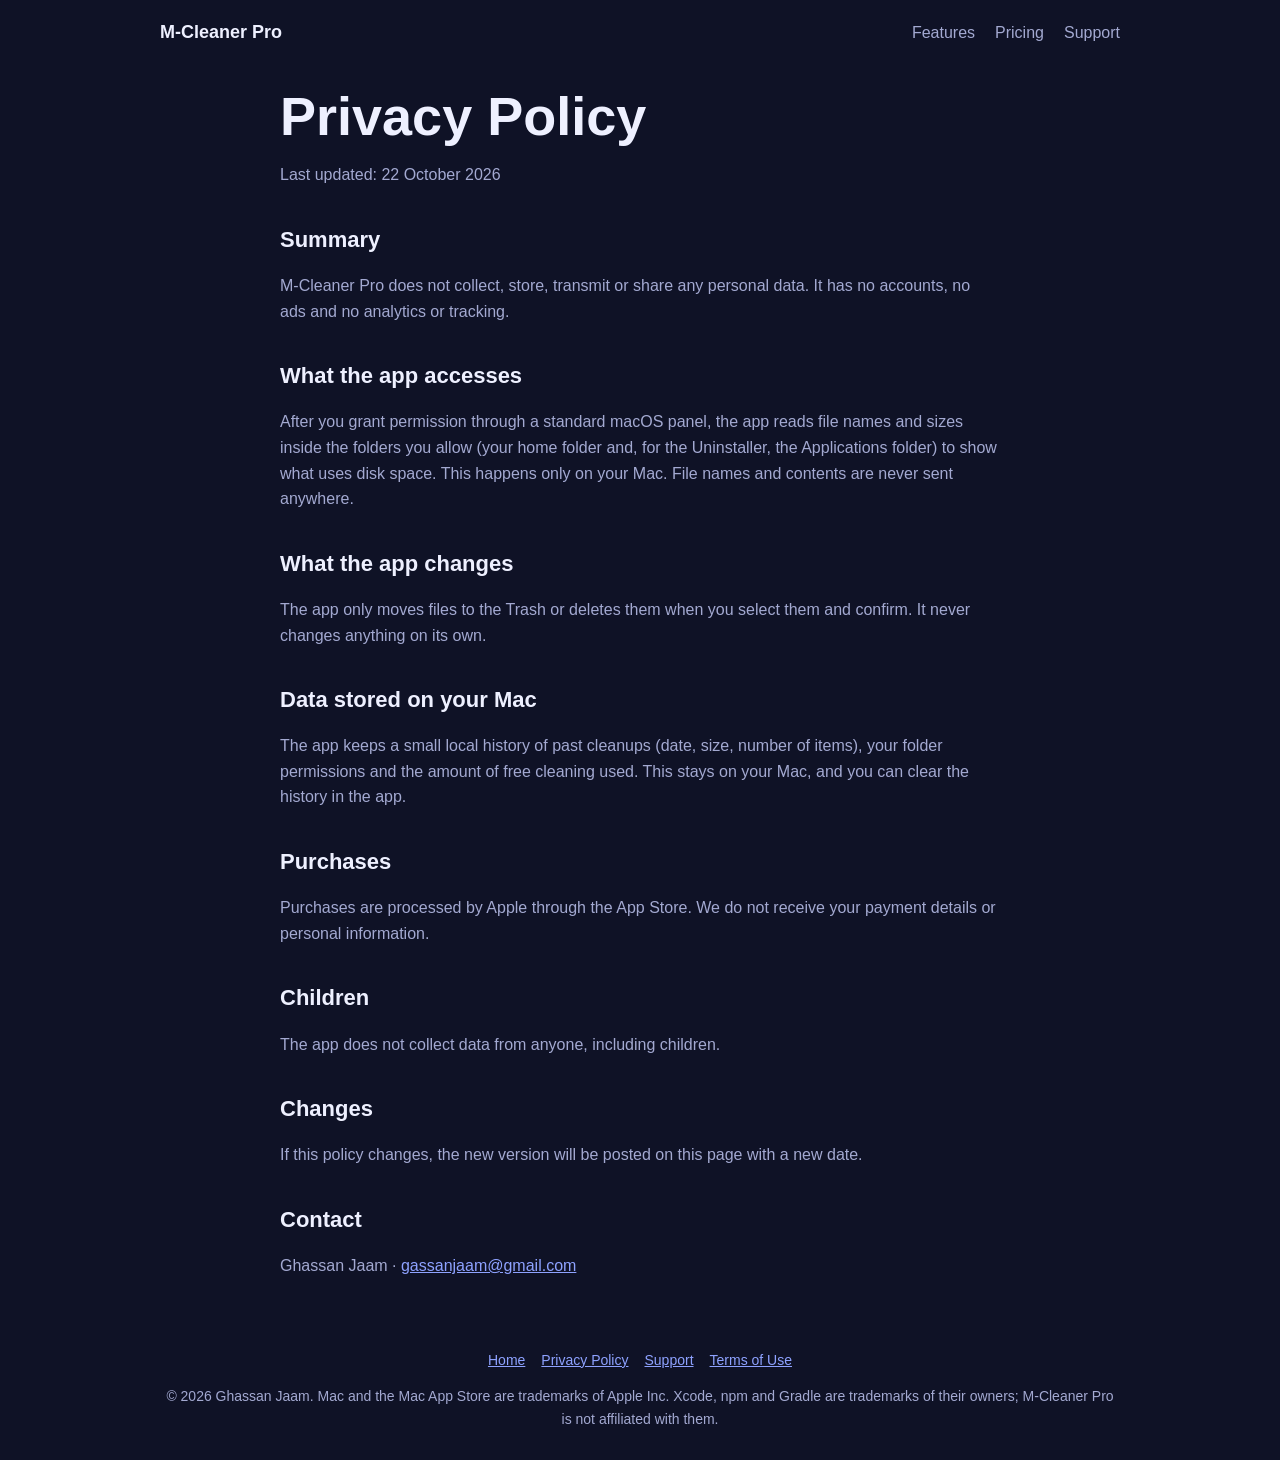
==== privacy.html @ faa418a2 "Add M-Cleaner Pro landing, privacy and support pages" ====
<!doctype html><html lang="en"><head><meta charset="utf-8"><meta name="viewport" content="width=device-width,initial-scale=1">
<title>Privacy Policy · M-Cleaner Pro</title><meta name="description" content="M-Cleaner Pro does not collect, store or share any personal data."><link rel="icon" href="icon.png"><link rel="stylesheet" href="style.css"></head><body><div class="wrap">
<nav><b>M-Cleaner Pro</b><span><a href="index.html#features">Features</a><a href="index.html#pricing">Pricing</a><a href="support.html">Support</a></span></nav>
<div class="doc"><h1>Privacy Policy</h1><p>Last updated: 22 October 2026</p>
<h2>Summary</h2><p>M-Cleaner Pro does not collect, store, transmit or share any personal data. It has no accounts, no ads and no analytics or tracking.</p>
<h2>What the app accesses</h2><p>After you grant permission through a standard macOS panel, the app reads file names and sizes inside the folders you allow (your home folder and, for the Uninstaller, the Applications folder) to show what uses disk space. This happens only on your Mac. File names and contents are never sent anywhere.</p>
<h2>What the app changes</h2><p>The app only moves files to the Trash or deletes them when you select them and confirm. It never changes anything on its own.</p>
<h2>Data stored on your Mac</h2><p>The app keeps a small local history of past cleanups (date, size, number of items), your folder permissions and the amount of free cleaning used. This stays on your Mac, and you can clear the history in the app.</p>
<h2>Purchases</h2><p>Purchases are processed by Apple through the App Store. We do not receive your payment details or personal information.</p>
<h2>Children</h2><p>The app does not collect data from anyone, including children.</p>
<h2>Changes</h2><p>If this policy changes, the new version will be posted on this page with a new date.</p>
<h2>Contact</h2><p>Ghassan Jaam · <a href="mailto:gassanjaam@gmail.com">gassanjaam@gmail.com</a></p></div>
<footer><a href="index.html">Home</a><a href="privacy.html">Privacy Policy</a><a href="support.html">Support</a><a href="https://www.apple.com/legal/internet-services/itunes/dev/stdeula/">Terms of Use</a>
<p>© 2026 Ghassan Jaam. Mac and the Mac App Store are trademarks of Apple Inc. Xcode, npm and Gradle are trademarks of their owners; M-Cleaner Pro is not affiliated with them.</p></footer></div></body></html>
---- style.css ----
:root{--bg:#0f1226;--card:#1a1e3a;--text:#eef0ff;--muted:#a3a9d1;--a:#6366f1;--b:#14b8a6}
*{box-sizing:border-box}html{scroll-behavior:smooth}
body{margin:0;font:16px/1.6 -apple-system,BlinkMacSystemFont,"Segoe UI",Roboto,sans-serif;background:var(--bg);color:var(--text)}
a{color:#8ea2ff}.wrap{max-width:1000px;margin:0 auto;padding:0 20px}
nav{display:flex;justify-content:space-between;align-items:center;padding:18px 0}
nav b{font-size:18px}nav a{margin-left:20px;text-decoration:none;color:var(--muted)}
.hero{text-align:center;padding:56px 0 32px}
.hero img.icon{width:112px;height:112px;border-radius:26px;box-shadow:0 12px 40px #6366f155}
h1{font-size:clamp(32px,6vw,54px);line-height:1.1;margin:22px 0 12px}
.grad{background:linear-gradient(90deg,var(--a),var(--b));-webkit-background-clip:text;background-clip:text;color:transparent}
.lead{color:var(--muted);max-width:620px;margin:0 auto 26px;font-size:18px}
.btn{display:inline-block;padding:13px 26px;border-radius:99px;background:linear-gradient(90deg,var(--a),var(--b));color:#fff;font-weight:700;text-decoration:none}
.shot{width:100%;border-radius:14px;box-shadow:0 20px 60px #0008;margin:36px 0}
.grid{display:grid;grid-template-columns:repeat(auto-fit,minmax(230px,1fr));gap:16px;margin:24px 0}
.card{background:var(--card);border-radius:16px;padding:22px}.card h3{margin:0 0 6px}.card p{margin:0;color:var(--muted)}
h2{font-size:28px;margin:56px 0 8px}
.price{display:grid;grid-template-columns:repeat(auto-fit,minmax(260px,1fr));gap:16px}
.price .card.pro{outline:2px solid var(--a)}ul{padding-left:20px;color:var(--muted)}
details{background:var(--card);border-radius:12px;padding:14px 18px;margin:10px 0}summary{cursor:pointer;font-weight:600}
footer{margin:70px 0 30px;color:var(--muted);font-size:14px;text-align:center}footer a{margin:0 8px}
.doc{max-width:720px;margin:20px auto 60px}.doc h2{font-size:22px;margin-top:34px}.doc p,.doc li{color:var(--muted)}
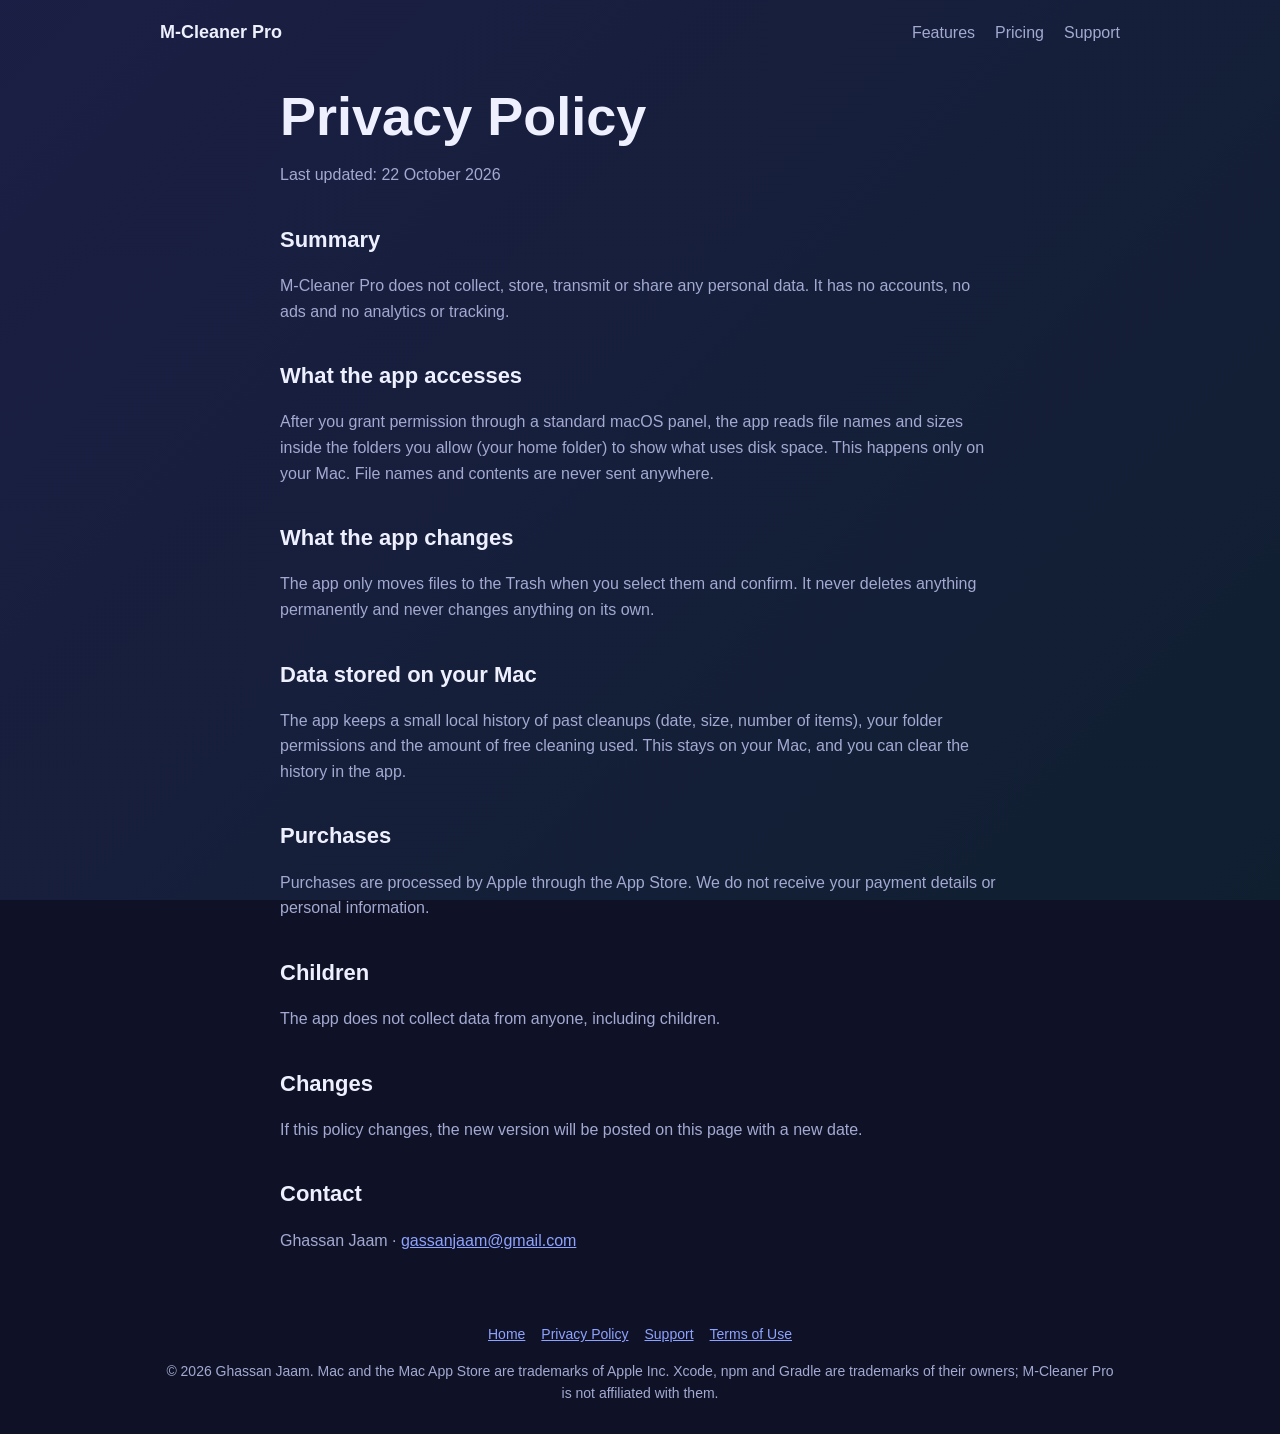
==== commit 9d861929: "Landing, privacy, support: remove Uninstaller and permanent delete wording" ====
--- a/privacy.html
+++ b/privacy.html
@@ -3,8 +3,8 @@
 <nav><b>M-Cleaner Pro</b><span><a href="index.html#features">Features</a><a href="index.html#pricing">Pricing</a><a href="support.html">Support</a></span></nav>
 <div class="doc"><h1>Privacy Policy</h1><p>Last updated: 22 October 2026</p>
 <h2>Summary</h2><p>M-Cleaner Pro does not collect, store, transmit or share any personal data. It has no accounts, no ads and no analytics or tracking.</p>
-<h2>What the app accesses</h2><p>After you grant permission through a standard macOS panel, the app reads file names and sizes inside the folders you allow (your home folder and, for the Uninstaller, the Applications folder) to show what uses disk space. This happens only on your Mac. File names and contents are never sent anywhere.</p>
-<h2>What the app changes</h2><p>The app only moves files to the Trash or deletes them when you select them and confirm. It never changes anything on its own.</p>
+<h2>What the app accesses</h2><p>After you grant permission through a standard macOS panel, the app reads file names and sizes inside the folders you allow (your home folder) to show what uses disk space. This happens only on your Mac. File names and contents are never sent anywhere.</p>
+<h2>What the app changes</h2><p>The app only moves files to the Trash when you select them and confirm. It never deletes anything permanently and never changes anything on its own.</p>
 <h2>Data stored on your Mac</h2><p>The app keeps a small local history of past cleanups (date, size, number of items), your folder permissions and the amount of free cleaning used. This stays on your Mac, and you can clear the history in the app.</p>
 <h2>Purchases</h2><p>Purchases are processed by Apple through the App Store. We do not receive your payment details or personal information.</p>
 <h2>Children</h2><p>The app does not collect data from anyone, including children.</p>
--- a/style.css
+++ b/style.css
@@ -1,6 +1,6 @@
 :root{--bg:#0f1226;--card:#1a1e3a;--text:#eef0ff;--muted:#a3a9d1;--a:#6366f1;--b:#14b8a6}
 *{box-sizing:border-box}html{scroll-behavior:smooth}
-body{margin:0;font:16px/1.6 -apple-system,BlinkMacSystemFont,"Segoe UI",Roboto,sans-serif;background:var(--bg);color:var(--text)}
+body{margin:0;font:16px/1.6 -apple-system,BlinkMacSystemFont,"Segoe UI",Roboto,sans-serif;background:linear-gradient(135deg,#6366f126,#14b8a614) fixed,var(--bg);color:var(--text)}
 a{color:#8ea2ff}.wrap{max-width:1000px;margin:0 auto;padding:0 20px}
 nav{display:flex;justify-content:space-between;align-items:center;padding:18px 0}
 nav b{font-size:18px}nav a{margin-left:20px;text-decoration:none;color:var(--muted)}
